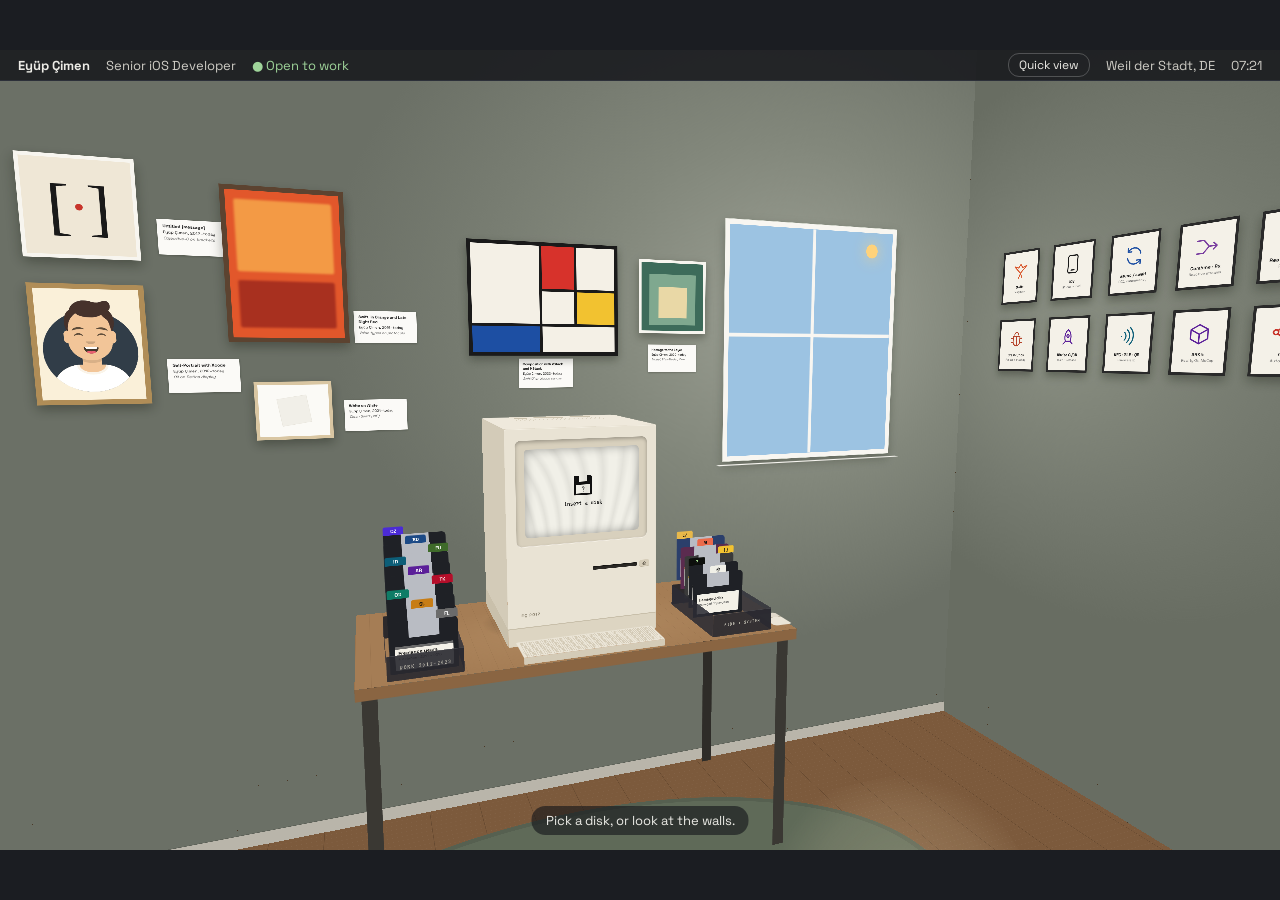
==== floppy/index.html @ e9c0d175 "Add floppy portfolio Co-Authored-By: Claude Opus 5.5 <noreply@anthropic.com>" ====
<!doctype html>
<html lang="en">
<head>
<meta charset="utf-8">
<meta name="viewport" content="width=device-width, initial-scale=1">
<title>Eyüp Çimen · Senior iOS Developer</title>
<meta name="description" content="Senior iOS Developer with 12+ years of experience. Swift, SwiftUI, Objective-C. Based in Weil der Stadt, Germany. Open to work.">
<meta property="og:title" content="Eyüp Çimen · Senior iOS Developer">
<meta property="og:description" content="Pick a floppy, insert it into the Mac, see what I built.">
<meta property="og:type" content="website">
<meta property="og:url" content="https://eyupcimen.github.io/">
<link rel="icon" href="../assets/favicon.ico">
<link rel="preconnect" href="https://fonts.googleapis.com">
<link rel="preconnect" href="https://fonts.gstatic.com" crossorigin>
<link href="https://fonts.googleapis.com/css2?family=Space+Grotesk:wght@400;500;700&amp;family=VT323&amp;display=swap" rel="stylesheet">
<link rel="stylesheet" href="style.css">
</head>
<body>

<div id="fit">
<div class="stage" id="stage">
  <div class="viewport" id="viewport">
  <div class="world" id="world">

    <!-- floor, rug, sunlight -->
    <div class="p" style="width: 3600px; height: 2000px; left: -1800px; top: -1000px; transform: translate3d(0px, 736px, 600px) rotateX(90deg); background-color: #7c5a3c; background-image: repeating-linear-gradient(90deg, rgba(30,18,8,.22) 0 2px, transparent 2px 170px), repeating-linear-gradient(0deg, rgba(255,255,255,.05) 0 1px, transparent 1px 23px)"></div>
    <div class="p" style="width: 2100px; height: 1200px; left: -1050px; top: -600px; transform: translate3d(0px, 735px, 380px) rotateX(90deg); background: #5f6a58; border-radius: 50%; box-shadow: inset 0 0 0 22px #566050"></div>
    <div class="p sunpatch" id="sunpatch" style="width: 900px; height: 1100px; left: -450px; top: -550px; transform: translate3d(860px, 734px, 520px) rotateX(90deg) skewX(-24deg); background: radial-gradient(ellipse at 50% 50%, rgba(255,236,196,.2) 0%, rgba(255,236,196,.1) 50%, transparent 75%)"></div>

    <!-- walls -->
    <div class="p" style="width: 3600px; height: 3000px; left: -1800px; top: -1500px; transform: translate3d(0px, -764px, -400px); background: radial-gradient(ellipse 1700px 1300px at 78% 42%, #9ea296 0%, #82877b 50%, #6b7066 100%)"></div>
    <div class="p" style="width: 3600px; height: 44px; left: -1800px; top: -22px; transform: translate3d(0px, 714px, -398px); background: #b9b5aa; box-shadow: 0 -2px 0 #5d6158"></div>
    <div class="p" style="width: 2000px; height: 3000px; left: -1000px; top: -1500px; transform: translate3d(-1800px, -764px, 600px) rotateY(90deg); background: #62675d"></div>
    <div class="p" style="width: 2000px; height: 3000px; left: -1000px; top: -1500px; transform: translate3d(1800px, -764px, 600px) rotateY(-90deg); background: radial-gradient(ellipse 1200px 1000px at 25% 45%, #8a8f82 0%, #757a6f 60%, #686d62 100%)"></div>
    <div id="tiles"></div>

    <!-- window -->
    <div class="p" id="sky" style="width: 760px; height: 900px; left: -380px; top: -450px; transform: translate3d(1060px, -900px, -398px); box-sizing: border-box; border: 18px solid #f8f6f1; box-shadow: 0 0 0 2px #d3d6cc, 0 18px 40px rgba(20,25,15,.3)">
      <div style="position: absolute; left: 50%; top: 0; bottom: 0; width: 14px; margin-left: -7px; background: #f8f6f1"></div>
      <div style="position: absolute; top: 46%; left: 0; right: 0; height: 14px; background: #f8f6f1"></div>
      <div class="orb"></div>
    </div>
    <div class="p" style="width: 820px; height: 26px; left: -410px; top: -13px; transform: translate3d(1060px, -437px, -380px) rotateX(90deg); background: #f8f6f1"></div>

    <!-- skills gallery -->
    <div class="p art" data-art="swiftui" tabindex="0" role="button" aria-label="Painting: SwiftUI" style="width: 520px; height: 380px; left: -260px; top: -190px; transform: translate3d(0px, -1040px, -396px); border: 12px solid #1a1a1a; background: #1a1a1a">
      <div style="width: 100%; height: 100%; display: grid; grid-template-columns: 2fr 1fr 1.2fr; grid-template-rows: 1.3fr 1fr 0.8fr; gap: 9px">
        <div style="background: #f4f0e6; grid-row: span 2"></div>
        <div style="background: #d7322b"></div>
        <div style="background: #f4f0e6"></div>
        <div style="background: #f4f0e6"></div>
        <div style="background: #f2c230"></div>
        <div style="background: #1d4fa3"></div>
        <div style="background: #f4f0e6; grid-column: span 2"></div>
      </div>
    </div>
    <div class="p plaque" style="left: -95px; top: -50px; transform: translate3d(0px, -790px, -397px)"><b>Composition with VStack and HStack</b><span>Eyüp Çimen, 2022–today</span><i>SwiftUI on Xcode canvas</i></div>

    <div class="p art" data-art="swift" tabindex="0" role="button" aria-label="Painting: Swift" style="width: 340px; height: 460px; left: -170px; top: -230px; transform: translate3d(-800px, -1120px, -396px); border: 14px solid #5c4330; background: #e2572b">
      <div style="position: absolute; left: 22px; right: 22px; top: 26px; height: 210px; background: #f39a45; filter: blur(3px); border-radius: 6px"></div>
      <div style="position: absolute; left: 22px; right: 22px; top: 262px; height: 140px; background: #a8301f; filter: blur(3px); border-radius: 6px"></div>
    </div>
    <div class="p plaque" style="left: -95px; top: -50px; transform: translate3d(-520px, -940px, -397px)"><b>Swift, in Orange and Late-Night Red</b><span>Eyüp Çimen, 2016–today</span><i>Value types on protocols</i></div>

    <div class="p art" data-art="objc" tabindex="0" role="button" aria-label="Painting: Objective-C" style="width: 280px; height: 280px; left: -140px; top: -140px; transform: translate3d(-1320px, -1260px, -396px); border: 10px solid #f7f5ef; background: #efe7d6; display: flex; align-items: center; justify-content: center; gap: 10px; font-family: Georgia, 'Times New Roman', serif; font-size: 170px; line-height: 1; color: #1a1a1a">
      <span style="font-weight: 300">[</span><span style="width: 18px; height: 18px; border-radius: 50%; background: #c8352b"></span><span style="font-weight: 300">]</span>
    </div>
    <div class="p plaque" style="left: -95px; top: -50px; transform: translate3d(-1040px, -1190px, -397px)"><b>Untitled [message]</b><span>Eyüp Çimen, 2012–today</span><i>Objective-C on brackets</i></div>

    <!-- self-portrait: drop your photo at floppy/assets/me.jpg -->
    <div class="p art" data-art="me" tabindex="0" role="button" aria-label="Self-portrait" style="width: 280px; height: 340px; left: -140px; top: -170px; transform: translate3d(-1320px, -880px, -396px); border: 14px solid #b08d57; background: #2a2a2a; overflow: hidden">
      <img id="portrait" src="assets/me.jpg" alt="Eyüp Çimen" style="width: 100%; height: 100%; object-fit: cover; display: block; filter: sepia(.18) saturate(.9) contrast(1.04)">
    </div>
    <div class="p plaque" style="left: -95px; top: -50px; transform: translate3d(-1040px, -790px, -397px)"><b>Self-Portrait with Xcode</b><span>Eyüp Çimen, 2012–today</span><i>Oil on Retina display</i></div>

    <div class="p art" data-art="mvvm" tabindex="0" role="button" aria-label="Painting: MVVM" style="width: 260px; height: 260px; left: -130px; top: -130px; transform: translate3d(470px, -1060px, -396px); border: 10px solid #f7f5ef; background: #3d6b5a">
      <div style="position: absolute; left: 30px; top: 40px; width: 180px; height: 180px; background: #7fa88f"></div>
      <div style="position: absolute; left: 65px; top: 85px; width: 110px; height: 110px; background: #e9d8a6"></div>
    </div>
    <div class="p plaque" style="left: -95px; top: -50px; transform: translate3d(470px, -840px, -397px)"><b>Homage to the Layer</b><span>Eyüp Çimen, 2020–today</span><i>Model, ViewModel, View</i></div>

    <div class="p art" data-art="clean" tabindex="0" role="button" aria-label="Painting: Clean Swift" style="width: 220px; height: 180px; left: -110px; top: -90px; transform: translate3d(-800px, -680px, -396px); border: 10px solid #d9c6a2; background: #fbfaf6">
      <div style="position: absolute; left: 58px; top: 38px; width: 84px; height: 84px; background: #f1efe8; box-shadow: 0 0 0 1px #e6e3da; transform: rotate(-9deg)"></div>
    </div>
    <div class="p plaque" style="left: -95px; top: -50px; transform: translate3d(-560px, -660px, -397px)"><b>White on White</b><span>Eyüp Çimen, 2021–today</span><i>Clean Swift (VIP)</i></div>

    <!-- desk, against the wall -->
    <div class="p" style="width: 1300px; height: 600px; left: -650px; top: -300px; transform: translate3d(0px, 0px, -100px) rotateX(90deg); background-color: #a57d55; background-image: radial-gradient(ellipse 800px 400px at 50% 60%, rgba(255,220,170,.12), transparent 70%), repeating-linear-gradient(90deg, rgba(60,35,15,.1) 0 1px, transparent 1px 41px)"></div>
    <div class="p" style="width: 1300px; height: 34px; left: -650px; top: -17px; transform: translate3d(0px, 17px, 200px); background: #8a6542"></div>
    <div class="p" style="width: 600px; height: 34px; left: -300px; top: -17px; transform: translate3d(-650px, 17px, -100px) rotateY(-90deg); background: #7b5a3a"></div>
    <div class="p" style="width: 600px; height: 34px; left: -300px; top: -17px; transform: translate3d(650px, 17px, -100px) rotateY(90deg); background: #7b5a3a"></div>
    <div class="p" style="width: 40px; height: 702px; left: -20px; top: -351px; transform: translate3d(-615px, 385px, 175px); background: #3a3833"></div>
    <div class="p" style="width: 40px; height: 702px; left: -20px; top: -351px; transform: translate3d(615px, 385px, 175px); background: #3a3833"></div>
    <div class="p" style="width: 40px; height: 702px; left: -20px; top: -351px; transform: translate3d(-615px, 385px, -375px); background: #2e2c28"></div>
    <div class="p" style="width: 40px; height: 702px; left: -20px; top: -351px; transform: translate3d(615px, 385px, -375px); background: #2e2c28"></div>

    <!-- desk items -->
    <div class="p" style="width: 540px; height: 380px; left: -270px; top: -190px; transform: translate3d(0px, -1px, -150px) rotateX(90deg); background: radial-gradient(ellipse at 50% 50%, rgba(40,28,12,.45) 0%, rgba(40,28,12,.25) 45%, transparent 72%)"></div>
    <div class="p" style="width: 420px; height: 120px; left: -210px; top: -60px; transform: translate3d(0px, -20px, 130px) rotateX(90deg); background-color: #ebe5d7; background-image: repeating-linear-gradient(90deg, transparent 0 4px, #d4cbb7 4px 6px), repeating-linear-gradient(0deg, transparent 0 6px, #d4cbb7 6px 8px); background-size: 26px 26px; background-position: 6px 8px; border-radius: 6px; box-shadow: inset 0 0 0 6px #ebe5d7"></div>
    <div class="p" style="width: 420px; height: 20px; left: -210px; top: -10px; transform: translate3d(0px, -10px, 190px); background: #d4cbb7; border-radius: 0 0 4px 4px"></div>
    <div class="p" style="width: 62px; height: 110px; left: -31px; top: -55px; transform: translate3d(612px, -12px, 130px) rotateX(90deg); background: #ebe5d7; border-radius: 6px 6px 10px 10px; box-shadow: inset 0 38px 0 #e1dacb, inset 0 40px 0 #bdb49f"></div>

    <!-- disk boxes (disks are added by app.js) -->
    <div id="boxes"></div>

    <!-- the Mac -->
    <div class="p mac3d" id="mac3d" style="left: 0px; top: 0px; transform: translate3d(0px, -3px, -150px)">
      <div class="p" style="width: 460px; height: 640px; left: -230px; top: -320px; transform: translate3d(0px, -320px, -210px) rotateY(180deg); background: #d6cebb; border-radius: 8px"></div>
      <div class="p" style="width: 420px; height: 640px; left: -210px; top: -320px; transform: translate3d(-230px, -320px, 0px) rotateY(-90deg); background: #d3cbb8; border-radius: 8px; box-shadow: inset 0 -56px 0 #c9c0ab"></div>
      <div class="p" style="width: 420px; height: 640px; left: -210px; top: -320px; transform: translate3d(230px, -320px, 0px) rotateY(90deg); background: #e0d9c8; border-radius: 8px; box-shadow: inset 0 -56px 0 #d4ccb8"></div>
      <div class="p" style="width: 460px; height: 420px; left: -230px; top: -210px; transform: translate3d(0px, -640px, 0px) rotateX(90deg); background-color: #efe9dc; border-radius: 8px; background-image: linear-gradient(#cbc2ad, #cbc2ad), repeating-linear-gradient(90deg, transparent 0 10px, #d9d1bf 10px 13px); background-size: 260px 34px, 300px 60px; background-position: 100px 28px, 80px 90px; background-repeat: no-repeat"></div>

      <div class="mac" id="mac" data-drop="1">
        <div class="bezel"><div class="screen" id="screen"></div></div>
        <div class="badge">EÇ 2012</div>
        <div class="slot"><div class="slot-disk" id="slotDisk" hidden></div></div>
        <button class="eject" id="eject" aria-label="Eject disk">
          <svg width="14" height="12" viewBox="0 0 16 14" fill="none" stroke="currentColor" stroke-width="2" stroke-linejoin="round" aria-hidden="true"><path d="M8 2 L14 8 H2 Z"></path><path d="M2 12 H14"></path></svg>
        </button>
        <div class="foot"></div>
        <div class="inserting" id="inserting" hidden><div class="floppy"><div class="floppy-shutter"></div><div class="floppy-label"><i></i><span></span></div></div></div>
        <div class="ejecting" id="ejecting" hidden><div class="floppy"><div class="floppy-shutter"></div><div class="floppy-label"><i></i><span></span></div></div></div>
      </div>
    </div>

  </div>
  </div>

  <div class="menubar">
    <div>
      <strong>Eyüp Çimen</strong>
      <span>Senior iOS Developer</span>
      <span class="open">● Open to work</span>
    </div>
    <div>
      <button class="qbtn" id="quickBtn">Quick view</button>
      <span>Weil der Stadt, DE</span>
      <span id="clock"></span>
    </div>
  </div>

  <button class="back" id="back" hidden>
    <svg width="14" height="14" viewBox="0 0 14 14" fill="none" stroke="currentColor" stroke-width="2" stroke-linecap="round" stroke-linejoin="round" aria-hidden="true"><path d="M9 2 L4 7 L9 12"></path></svg>
    Back to the room
  </button>
  <div class="hint" id="hint" aria-live="polite"></div>
  <div class="fly" id="fly" hidden><div class="floppy"><div class="floppy-shutter"></div><div class="floppy-label"><i></i><span></span></div></div></div>
</div>
</div>

<div class="qback" id="qback" hidden></div>
<div class="quick" id="quick" role="dialog" aria-modal="true" aria-label="Quick view" hidden></div>

<noscript>
  <div style="position:fixed;inset:0;background:#f4f1e8;color:#16181d;padding:32px;font-family:system-ui,sans-serif;overflow:auto">
    <h1>Eyüp Çimen · Senior iOS Developer</h1>
    <p>12+ years of native iOS. Swift, SwiftUI, Objective-C. Weil der Stadt, Germany. Open to work.</p>
    <p><a href="mailto:cmneyp@gmail.com">cmneyp@gmail.com</a> · <a href="https://github.com/eyupcimen">GitHub</a></p>
  </div>
</noscript>

<script src="data.js"></script>
<script src="app.js"></script>
</body>
</html>
---- floppy/style.css ----
*{box-sizing:border-box}
[hidden]{display:none !important}
html,body{margin:0;height:100%;background:#1b1d22;overflow:hidden}
a{color:#111}a:hover{color:#000}

/* Fixed 1280x800 stage, scaled to fit the window by app.js */
#fit{position:fixed;inset:0;overflow:hidden;background:#1b1d22}
.stage{position:absolute;left:0;top:0;width:1280px;height:800px;overflow:hidden;transform-origin:0 0;font-family:'Space Grotesk',system-ui,sans-serif;color:#ecebe6;user-select:none;-webkit-user-select:none}
.stage *{box-sizing:content-box}

/* 3D room */
.viewport{position:absolute;inset:0;perspective:760px;perspective-origin:640px 400px;overflow:hidden;background:#4a3826}
.world{position:absolute;left:640px;top:400px;width:0;height:0;transform-style:preserve-3d;transition:transform 1.3s cubic-bezier(.65,0,.25,1)}
.p{position:absolute;transform-style:preserve-3d}
.mac3d{width:0;height:0;cursor:zoom-in}
.art{transform-style:flat !important;cursor:zoom-in;box-sizing:border-box !important;box-shadow:0 14px 30px rgba(20,25,15,.35)}
.plaque{width:190px;height:100px;box-sizing:border-box !important;padding:12px 14px;background:#fbfaf7;box-shadow:0 2px 6px rgba(20,25,15,.3);color:#1a1a1a;display:flex;flex-direction:column;gap:3px;font-size:11px;line-height:1.25}
.plaque b{font-size:12px}
.plaque i{color:#555}
.tile{box-sizing:border-box !important;border:8px solid #2a2a2a;background:#f4f1e8;color:#1a1a1a;display:flex;flex-direction:column;align-items:center;justify-content:center;text-align:center}
.tile b{font-size:14px;margin-top:14px}
.tile small{font-size:11px;color:#666;margin-top:2px}
.sky-night{background-color:#14203a;background-image:radial-gradient(#e9e6da 1.2px,transparent 1.6px),radial-gradient(#e9e6da .8px,transparent 1.2px);background-size:97px 71px,53px 41px;background-position:11px 7px,31px 23px}
.sky-day{background-color:#9cc3e2}
.orb{position:absolute;right:70px;top:44px;width:54px;height:54px;border-radius:50%}
.sky-night .orb{background:#efe9d6;box-shadow:0 0 40px rgba(239,233,214,.35)}
.sky-day .orb{background:#ffd27a;box-shadow:0 0 60px rgba(255,210,122,.8)}
.sunpatch.is-night{display:none}

/* Mac (front face) */
.mac{position:absolute;left:-230px;top:-320px;width:460px;height:640px;transform:translate3d(0,-320px,210px);transform-style:flat;background:#e9e3d4;border-radius:8px 8px 6px 6px;box-shadow:inset 0 -10px 0 #cfc6b2,inset 0 2px 0 #f3eee2;cursor:default}
.mac.is-over{box-shadow:inset 0 -10px 0 #cfc6b2,inset 0 2px 0 #f3eee2,0 0 0 6px #f2b84b,0 0 60px rgba(242,184,75,.5)}
.bezel{position:absolute;left:30px;top:34px;width:400px;height:310px;background:#d8d0bd;border-radius:16px;box-shadow:inset 0 5px 12px rgba(0,0,0,.28),inset 0 -2px 0 #f1ebdf,0 1px 0 #f6f1e6}
.screen{position:absolute;left:26px;top:26px;width:348px;height:258px;background:#f1f0e8;border-radius:10px;overflow:hidden;font-family:'VT323',monospace;color:#111;box-shadow:inset 0 0 30px rgba(0,0,0,.35)}
.screen::after{content:'';position:absolute;inset:0;pointer-events:none;background:repeating-linear-gradient(0deg,rgba(0,0,0,.06) 0 1px,transparent 1px 3px)}
.screen.is-dark{background:#0d0f0c;color:#b8f5a2}
.slot{position:absolute;left:258px;top:420px;width:140px;height:11px;background:#2b2925;border-radius:3px;box-shadow:inset 0 2px 3px rgba(0,0,0,.6),0 1px 0 #f3eee2}
.slot-disk{position:absolute;left:6px;right:6px;top:3px;height:4px;background:#3a3d44;border-radius:1px}
.eject{position:absolute;left:406px;top:414px;width:32px;height:22px;border:0;border-radius:6px;background:#d6cdb9;color:#5b5446;cursor:pointer;display:flex;align-items:center;justify-content:center;box-shadow:inset 0 -2px 0 #bfb6a1;padding:0}
.eject:hover{background:#cdc3ad}
.badge{position:absolute;left:40px;top:540px;font-size:12px;letter-spacing:.14em;color:#8a826f;font-weight:700}
.foot{position:absolute;left:0;right:0;bottom:0;height:56px;background:#ddd5c2;border-radius:0 0 6px 6px;box-shadow:inset 0 3px 0 #c8bfaa}
.eject:focus-visible,.bdisk:focus-visible,.launch:focus-visible,.back:focus-visible,.qbtn:focus-visible,.art:focus-visible{outline:3px solid #f2b84b;outline-offset:3px}

/* Floppies */
.floppy{width:84px;height:88px;background:#1f2126;border-radius:4px 10px 4px 4px;position:relative;box-shadow:0 14px 24px rgba(0,0,0,.45)}
.floppy-shutter{position:absolute;left:22px;top:0;width:40px;height:30px;background:#b9bcc3;border-radius:0 0 3px 3px}
.floppy-label{position:absolute;left:8px;right:8px;bottom:6px;height:42px;background:#f4f1e8;border-radius:2px;overflow:hidden;color:#111;font-size:10px;font-weight:700;line-height:1.1}
.floppy-label i{display:block;height:7px}
.floppy-label span{display:block;padding:4px 5px 0}
.fly{position:absolute;pointer-events:none;z-index:50;transform:rotate(-6deg)}
.inserting,.ejecting{position:absolute;left:286px;top:425px;pointer-events:none;transform-origin:50% 0}
.inserting{animation:slotIn .6s cubic-bezier(.4,0,.8,.5) forwards}
.ejecting{animation:ejectOut .6s ease-out forwards}
@keyframes slotIn{0%{transform:perspective(500px) translateZ(230px) rotateX(62deg);opacity:0}20%{opacity:1}80%{transform:perspective(500px) translateZ(8px) rotateX(62deg);opacity:1}100%{transform:perspective(500px) translateZ(-60px) rotateX(62deg);opacity:0}}
@keyframes ejectOut{0%{transform:perspective(500px) translateY(0) translateZ(-60px) rotateX(62deg);opacity:0}35%{transform:perspective(500px) translateY(0) translateZ(70px) rotateX(62deg);opacity:1}100%{transform:perspective(500px) translateY(160px) translateZ(260px) rotateX(62deg);opacity:0}}

/* Disks in the boxes */
.bdisk{position:absolute;left:0;top:0;width:180px;height:144px;border:0;padding:0;background:#1f2126;border-radius:4px 12px 4px 4px;cursor:grab;touch-action:none;transition:transform .2s ease,opacity .25s;font-family:'Space Grotesk',sans-serif}
.bdisk:hover,.bdisk:focus-visible{transform:translateY(-64px)}
.bdisk.is-out{opacity:0;pointer-events:none}
.bdisk.is-lift{opacity:.2}
.bdisk .sh{position:absolute;left:50px;top:0;width:80px;height:46px;background:#b9bcc3;border-radius:0 0 3px 3px}
.bdisk .lb{position:absolute;left:14px;right:14px;bottom:10px;height:66px;background:#f4f1e8;color:#111;border-radius:2px;overflow:hidden;text-align:left;font-size:13px;font-weight:700;line-height:1.15}
.bdisk .lb i{display:block;height:7px}
.bdisk .lb span{display:block;padding:5px 8px 0}
.bdisk .lb small{display:block;padding:2px 8px 0;font-size:10px;font-weight:500;color:#555}
.bdisk .tab{position:absolute;top:-24px;width:58px;height:25px;border-radius:5px 5px 0 0;display:flex;align-items:center;justify-content:center;font-size:14px;font-weight:700}

/* Screen content */
@keyframes blink{0%,49%{opacity:1}50%,100%{opacity:0}}
@keyframes fadeIn{from{opacity:0}to{opacity:1}}
.blink{animation:blink 1.1s steps(1) infinite}
.fade{animation:fadeIn .35s ease-out}
.center{position:absolute;inset:0;display:flex;flex-direction:column;align-items:center;justify-content:center;gap:12px}
.pix{display:grid;grid-template-columns:repeat(12,7px);grid-auto-rows:7px}
.pix.sm{grid-template-columns:repeat(12,6px);grid-auto-rows:6px}
.win{position:absolute;left:10px;top:10px;right:10px;bottom:10px;background:#fff;border:2px solid #111;box-shadow:3px 3px 0 #111;display:flex;flex-direction:column}
.win-title{height:22px;border-bottom:2px solid #111;display:flex;align-items:center;justify-content:center;position:relative;background:repeating-linear-gradient(0deg,#111 0 1px,#fff 1px 3px)}
.win-title span{background:#fff;padding:0 8px;font-size:19px;line-height:20px}
.closebox{position:absolute;left:8px;top:4px;width:13px;height:13px;border:2px solid #111;background:#fff;padding:0;cursor:pointer}
.scroll{flex:1;min-height:0;overflow-y:auto;padding:8px 8px 6px 10px;scrollbar-color:#111 #fff;font-size:17px;line-height:1.05}
.scroll::-webkit-scrollbar{width:14px}
.scroll::-webkit-scrollbar-track{background-color:#fff;background-image:radial-gradient(#111 .8px,transparent 1px);background-size:3px 3px;border-left:2px solid #111}
.scroll::-webkit-scrollbar-thumb{background:#fff;border:2px solid #111;border-right:0}
.scroll li{list-style:none;margin:0 0 3px}
.scroll ul{margin:0;padding:0}
.sec{margin:10px 0 4px;font-size:15px;letter-spacing:.12em;text-transform:uppercase;border-bottom:1px solid #111}
.h1{font-size:23px}
.winbar{display:flex;justify-content:flex-end;padding:6px 14px 10px;border-top:2px solid #111}
.launch{display:inline-flex;align-items:center;justify-content:center;height:28px;padding:0 14px;border:2px solid #111;border-radius:8px;box-shadow:0 0 0 2px #fff,0 0 0 4px #111;font-size:20px;text-decoration:none;color:#111;background:#fff}
.launch:hover{background:#111;color:#fff}
.term{position:absolute;inset:0;padding:12px 14px;display:flex;flex-direction:column;gap:1px;font-size:19px;line-height:1}
.term div{white-space:pre}
.term-row{display:flex;gap:6px;align-items:center}
.term-in{background:transparent;border:0;outline:0;color:#b8f5a2;font-family:'VT323',monospace;font-size:19px;flex:1;min-width:0;padding:0}
.sad{position:absolute;inset:0;background:#111;color:#f1f0e8;display:flex;flex-direction:column;align-items:center;justify-content:center;gap:10px;font-size:19px;line-height:1.05;text-align:center}
.sad a{color:#f2b84b}
.sr{position:absolute;left:-9999px}

/* UI over the room */
.menubar{position:absolute;left:0;right:0;top:0;height:30px;z-index:10;background:rgba(20,22,27,.85);border-bottom:1px solid #2c3039;display:flex;align-items:center;justify-content:space-between;padding:0 18px;font-size:13px;color:#cfcdc6}
.menubar div{display:flex;gap:16px;align-items:center}
.menubar strong{color:#ecebe6}
.open{color:#9fd49a}
.qbtn{height:22px;padding:0 10px;border:1px solid rgba(255,255,255,.22);border-radius:11px;background:transparent;color:#ecebe6;font-family:inherit;font-size:12px;cursor:pointer}
.qbtn:hover{background:rgba(255,255,255,.1)}
.back{position:absolute;left:18px;top:44px;z-index:20;height:36px;padding:0 14px 0 10px;display:flex;align-items:center;gap:6px;border:1px solid rgba(255,255,255,.16);border-radius:18px;background:rgba(30,32,38,.8);color:#ecebe6;font-family:inherit;font-size:14px;font-weight:500;cursor:pointer;animation:fadeIn .3s ease-out both}
.back:hover{background:rgba(48,51,60,.9)}
.hint{position:absolute;left:50%;transform:translateX(-50%);top:756px;z-index:10;white-space:nowrap;padding:6px 14px;border-radius:14px;background:rgba(20,22,27,.62);color:#ecebe6;font-size:13px}

/* Quick view: real page outside the scaled stage, readable on phones */
.qback{position:fixed;inset:0;z-index:59;background:rgba(10,10,14,.6)}
.quick{position:fixed;left:50%;top:50%;transform:translate(-50%,-50%);width:min(920px,calc(100vw - 32px));max-height:calc(100vh - 48px);z-index:60;background:#f4f1e8;color:#16181d;border-radius:14px;padding:28px 32px;overflow-y:auto;box-shadow:0 30px 80px rgba(0,0,0,.5);font-family:'Space Grotesk',system-ui,sans-serif}
.quick h1{margin:0;font-size:28px}
.quick h2{margin:26px 0 8px;font-size:13px;letter-spacing:.14em;text-transform:uppercase;color:#4a4d55}
.quick p{margin:6px 0;font-size:15px;color:#33363d;line-height:1.45}
.qlinks{display:flex;flex-wrap:wrap;gap:8px 18px;margin:12px 0 4px;font-size:14px}
.qlinks a{color:#16181d}
.qrow{display:grid;grid-template-columns:minmax(0,1.3fr) minmax(0,1.5fr) minmax(0,1fr);gap:4px 16px;padding:10px 0;border-bottom:1px solid #d9d3c4;font-size:14px;line-height:1.35}
.qrow span{color:#4a4d55}
.qskills{display:flex;flex-wrap:wrap;gap:6px}
.qskills span{padding:4px 9px;border-radius:10px;background:#e7e1d1;font-size:13px}
.qclose{position:absolute;right:18px;top:18px;width:40px;height:40px;border:0;border-radius:20px;background:#e4ddcc;color:#16181d;cursor:pointer;display:flex;align-items:center;justify-content:center}
.qenter{margin-top:22px;height:44px;padding:0 18px;border:0;border-radius:22px;background:#16181d;color:#f4f1e8;font-family:inherit;font-size:15px;cursor:pointer}
.qclose:focus-visible,.qenter:focus-visible{outline:3px solid #b5761a;outline-offset:2px}
@media (max-width:640px){
  .quick{padding:22px 18px;top:12px;transform:translateX(-50%);max-height:calc(100vh - 24px)}
  .qrow{grid-template-columns:1fr}
}
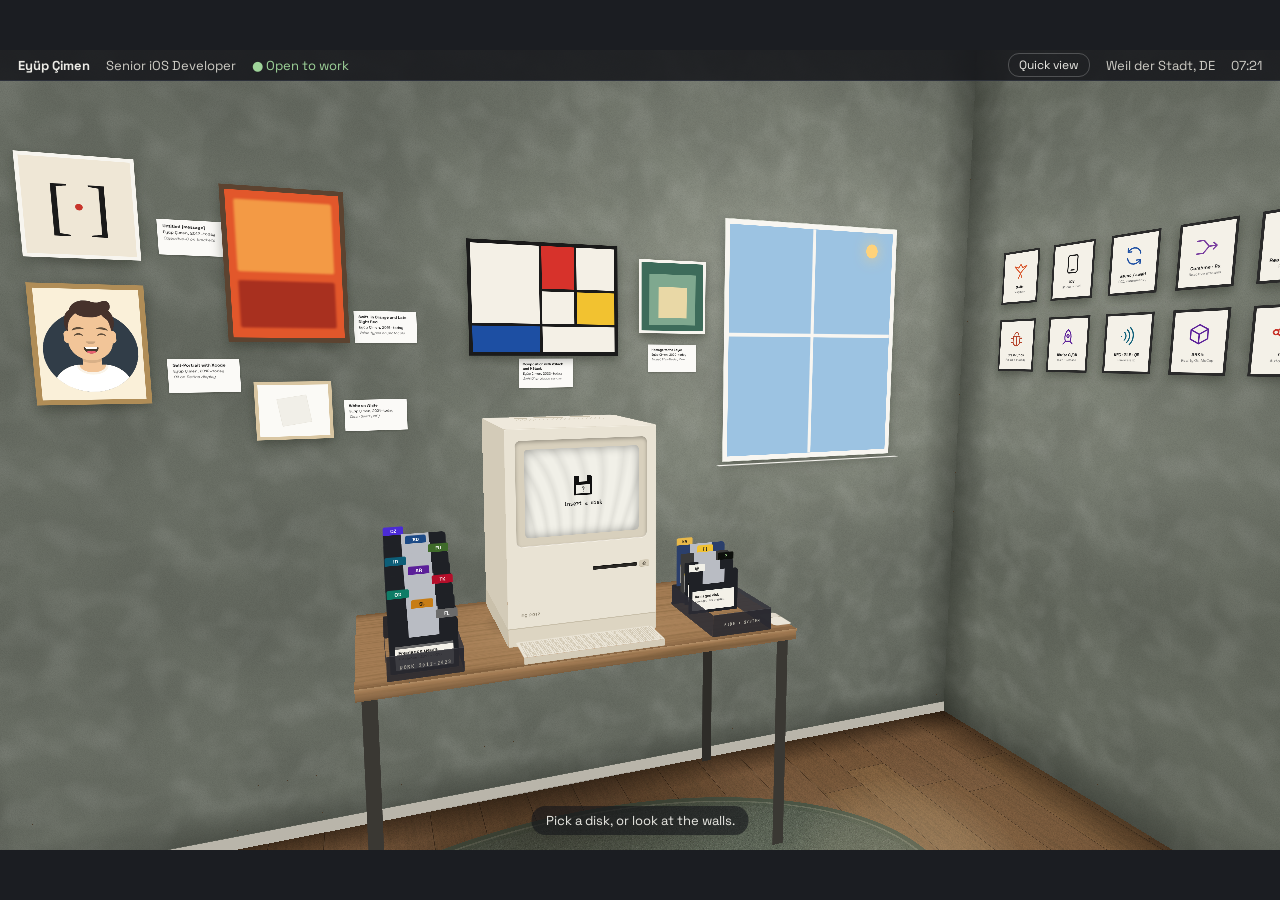
==== commit 0c0e6bcb: "Update portfolio: add floppy design, assets, and new templates - Update HTML, CSS, and app.js with f" ====
--- a/floppy/index.html
+++ b/floppy/index.html
@@ -23,15 +23,17 @@
   <div class="world" id="world">
 
     <!-- floor, rug, sunlight -->
-    <div class="p" style="width: 3600px; height: 2000px; left: -1800px; top: -1000px; transform: translate3d(0px, 736px, 600px) rotateX(90deg); background-color: #7c5a3c; background-image: repeating-linear-gradient(90deg, rgba(30,18,8,.22) 0 2px, transparent 2px 170px), repeating-linear-gradient(0deg, rgba(255,255,255,.05) 0 1px, transparent 1px 23px)"></div>
-    <div class="p" style="width: 2100px; height: 1200px; left: -1050px; top: -600px; transform: translate3d(0px, 735px, 380px) rotateX(90deg); background: #5f6a58; border-radius: 50%; box-shadow: inset 0 0 0 22px #566050"></div>
+    <div class="p tx-floor" style="width: 3600px; height: 2000px; left: -1800px; top: -1000px; transform: translate3d(0px, 736px, 600px) rotateX(90deg)"></div>
+    <div class="p tx-rug" style="width: 2100px; height: 1200px; left: -1050px; top: -600px; transform: translate3d(0px, 735px, 380px) rotateX(90deg); border-radius: 50%; box-shadow: inset 0 0 0 22px rgba(70,80,64,.85), inset 0 0 0 30px rgba(220,210,180,.18), inset 0 0 0 52px rgba(70,80,64,.35)"></div>
     <div class="p sunpatch" id="sunpatch" style="width: 900px; height: 1100px; left: -450px; top: -550px; transform: translate3d(860px, 734px, 520px) rotateX(90deg) skewX(-24deg); background: radial-gradient(ellipse at 50% 50%, rgba(255,236,196,.2) 0%, rgba(255,236,196,.1) 50%, transparent 75%)"></div>
 
+    <div class="p" style="width: 1500px; height: 760px; left: -750px; top: -380px; transform: translate3d(0px, 733px, -110px) rotateX(90deg); background: radial-gradient(ellipse 50% 50% at 50% 45%, rgba(15,9,4,.42) 0%, rgba(15,9,4,.22) 55%, transparent 100%)"></div>
+
     <!-- walls -->
-    <div class="p" style="width: 3600px; height: 3000px; left: -1800px; top: -1500px; transform: translate3d(0px, -764px, -400px); background: radial-gradient(ellipse 1700px 1300px at 78% 42%, #9ea296 0%, #82877b 50%, #6b7066 100%)"></div>
+    <div class="p tx-wall-back" style="width: 3600px; height: 3000px; left: -1800px; top: -1500px; transform: translate3d(0px, -764px, -400px)"></div>
     <div class="p" style="width: 3600px; height: 44px; left: -1800px; top: -22px; transform: translate3d(0px, 714px, -398px); background: #b9b5aa; box-shadow: 0 -2px 0 #5d6158"></div>
-    <div class="p" style="width: 2000px; height: 3000px; left: -1000px; top: -1500px; transform: translate3d(-1800px, -764px, 600px) rotateY(90deg); background: #62675d"></div>
-    <div class="p" style="width: 2000px; height: 3000px; left: -1000px; top: -1500px; transform: translate3d(1800px, -764px, 600px) rotateY(-90deg); background: radial-gradient(ellipse 1200px 1000px at 25% 45%, #8a8f82 0%, #757a6f 60%, #686d62 100%)"></div>
+    <div class="p tx-wall-left" style="width: 2000px; height: 3000px; left: -1000px; top: -1500px; transform: translate3d(-1800px, -764px, 600px) rotateY(90deg)"></div>
+    <div class="p tx-wall-right" style="width: 2000px; height: 3000px; left: -1000px; top: -1500px; transform: translate3d(1800px, -764px, 600px) rotateY(-90deg)"></div>
     <div id="tiles"></div>
 
     <!-- window -->
@@ -85,10 +87,10 @@
     <div class="p plaque" style="left: -95px; top: -50px; transform: translate3d(-560px, -660px, -397px)"><b>White on White</b><span>Eyüp Çimen, 2021–today</span><i>Clean Swift (VIP)</i></div>
 
     <!-- desk, against the wall -->
-    <div class="p" style="width: 1300px; height: 600px; left: -650px; top: -300px; transform: translate3d(0px, 0px, -100px) rotateX(90deg); background-color: #a57d55; background-image: radial-gradient(ellipse 800px 400px at 50% 60%, rgba(255,220,170,.12), transparent 70%), repeating-linear-gradient(90deg, rgba(60,35,15,.1) 0 1px, transparent 1px 41px)"></div>
-    <div class="p" style="width: 1300px; height: 34px; left: -650px; top: -17px; transform: translate3d(0px, 17px, 200px); background: #8a6542"></div>
-    <div class="p" style="width: 600px; height: 34px; left: -300px; top: -17px; transform: translate3d(-650px, 17px, -100px) rotateY(-90deg); background: #7b5a3a"></div>
-    <div class="p" style="width: 600px; height: 34px; left: -300px; top: -17px; transform: translate3d(650px, 17px, -100px) rotateY(90deg); background: #7b5a3a"></div>
+    <div class="p tx-desk" style="width: 1300px; height: 600px; left: -650px; top: -300px; transform: translate3d(0px, 0px, -100px) rotateX(90deg)"></div>
+    <div class="p tx-desk-edge" style="width: 1300px; height: 34px; left: -650px; top: -17px; transform: translate3d(0px, 17px, 200px)"></div>
+    <div class="p tx-desk-edge side" style="width: 600px; height: 34px; left: -300px; top: -17px; transform: translate3d(-650px, 17px, -100px) rotateY(-90deg)"></div>
+    <div class="p tx-desk-edge side" style="width: 600px; height: 34px; left: -300px; top: -17px; transform: translate3d(650px, 17px, -100px) rotateY(90deg)"></div>
     <div class="p" style="width: 40px; height: 702px; left: -20px; top: -351px; transform: translate3d(-615px, 385px, 175px); background: #3a3833"></div>
     <div class="p" style="width: 40px; height: 702px; left: -20px; top: -351px; transform: translate3d(615px, 385px, 175px); background: #3a3833"></div>
     <div class="p" style="width: 40px; height: 702px; left: -20px; top: -351px; transform: translate3d(-615px, 385px, -375px); background: #2e2c28"></div>
--- a/floppy/style.css
+++ b/floppy/style.css
@@ -128,3 +128,44 @@
   .quick{padding:22px 18px;top:12px;transform:translateX(-50%);max-height:calc(100vh - 24px)}
   .qrow{grid-template-columns:1fr}
 }
+
+/* ---------- room textures (tex/*.svg, procedural) ---------- */
+.tx-floor{background:
+  linear-gradient(to bottom, rgba(20,12,5,.55), rgba(20,12,5,0) 8%),
+  linear-gradient(to right, rgba(20,12,5,.45), rgba(20,12,5,0) 6%, rgba(20,12,5,0) 94%, rgba(20,12,5,.45)),
+  radial-gradient(ellipse 55% 45% at 72% 38%, rgba(255,225,180,.12), transparent 70%),
+  url(tex/floor.svg) 0 0/680px 1600px,
+  #7c5a3c}
+.tx-rug{background:
+  radial-gradient(ellipse at 50% 50%, rgba(255,255,255,.06), rgba(0,0,0,.18) 100%),
+  url(tex/rug.svg) 0 0/160px 160px,
+  #5f6a58}
+.tx-wall-back{background:
+  linear-gradient(to top, rgba(25,28,22,.4), rgba(25,28,22,0) 5%),
+  linear-gradient(to right, rgba(25,28,22,.38), rgba(25,28,22,0) 5%, rgba(25,28,22,0) 95%, rgba(25,28,22,.38)),
+  linear-gradient(to bottom, rgba(25,28,22,.28), rgba(25,28,22,0) 18%),
+  url(tex/plaster.svg) 0 0/800px 800px,
+  radial-gradient(ellipse 1700px 1300px at 78% 42%, #9ea296 0%, #82877b 50%, #6b7066 100%)}
+.tx-wall-left{background:
+  linear-gradient(to left, rgba(20,22,18,.42), rgba(20,22,18,0) 9%),
+  linear-gradient(to top, rgba(20,22,18,.35), rgba(20,22,18,0) 6%),
+  url(tex/plaster.svg) 0 0/800px 800px,
+  linear-gradient(to left, #686d62, #5a5f55)}
+.tx-wall-right{background:
+  linear-gradient(to right, rgba(25,28,22,.4), rgba(25,28,22,0) 9%),
+  linear-gradient(to top, rgba(25,28,22,.35), rgba(25,28,22,0) 6%),
+  url(tex/plaster.svg) 0 0/800px 800px,
+  radial-gradient(ellipse 1200px 1000px at 25% 45%, #8a8f82 0%, #757a6f 60%, #686d62 100%)}
+.tx-desk{background:
+  radial-gradient(ellipse 800px 400px at 50% 60%, rgba(255,220,170,.14), transparent 70%),
+  linear-gradient(to bottom, rgba(40,22,8,.28), rgba(40,22,8,0) 10%, rgba(40,22,8,0) 92%, rgba(40,22,8,.2)),
+  url(tex/desk.svg) 0 0/100% 100%,
+  #a57d55}
+.tx-desk-edge{background:
+  linear-gradient(to bottom, rgba(255,230,190,.18), rgba(0,0,0,0) 20%, rgba(0,0,0,.22)),
+  url(tex/desk.svg) 0 40%/1300px 600px,
+  #8a6542}
+.tx-desk-edge.side{background:
+  linear-gradient(to bottom, rgba(255,230,190,.1), rgba(0,0,0,.3)),
+  url(tex/desk.svg) 0 40%/1300px 600px,
+  #7b5a3a}
